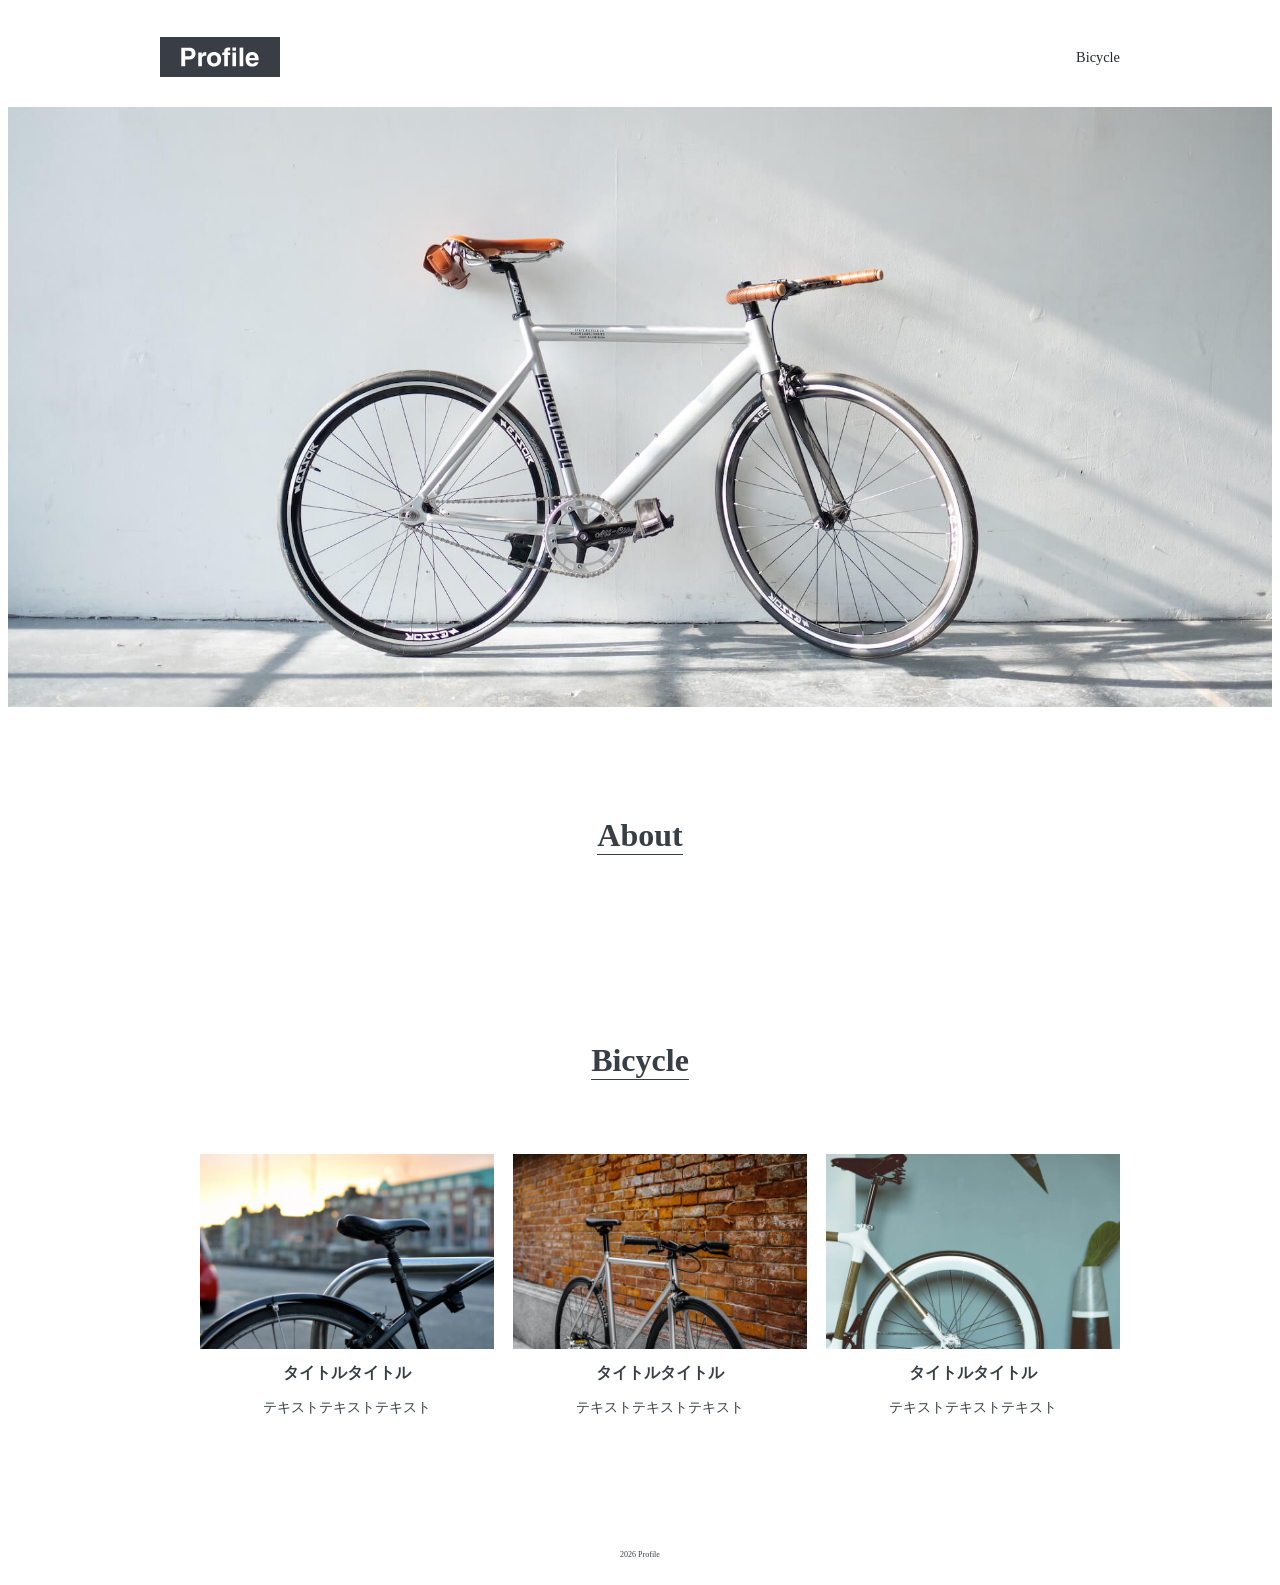
==== Develop/01_html_css/01_写経/写経_02/index.html @ 6803f1d7 "写経02" ====
<!doctype html>
<html lang="ja">
  <head>
    <meta charset="UTF-8" />
    <meta name="viewport" content="width=device-width, initial-scale=1.0" />
    <title>写経02</title>
    <link rel="stylesheet" href="style.css" />
  </head>
  <body>
    <header id="header" class="wrapper">
         <h1 class="site-title">
            <a href="index.html">
                <img src="images/logo.svg" alt="Profile">
            </a>
         </h1>
         <nav>
             <ul>
                  <li>
                     <a href="#about"><About/a>
                   </li>
                  <li>
                    <a href="#bicycle">Bicycle</a>
                  </li>
             </ul>
         </nav>
    </header>
    <main>
        <div id="mainvisual">
           <img src="images/mainvisual.jpg" alt="テキストテキストテキスト">
        </div>
        <section id="about" class="wrapper">
            <h2 class="section-title">About</h2>
            <div class="content"></div>
        </section>
        <section id="bicycle" class="wrapper">
            <h2 class="section-title">Bicycle</h2>
            <ul>
                <li>
                   <img src="images/bicycle1.jpg" alt="テキストテキストテキスト">
                    <h3 class="content-title">タイトルタイトル</h3>
                    <p>テキストテキストテキスト</p>
                </li>
                <li>
                    <img src="images/bicycle2.jpg" alt="テキストテキストテキスト">
                    <h3 class="content-title">タイトルタイトル</h3>
                    <p>テキストテキストテキスト</p>
                </li>
                <li>
                    <img src="images/bicycle3.jpg" alt="テキストテキストテキスト">
                    <h3 class="content-title">タイトルタイトル</h3>
                    <p>テキストテキストテキスト</p>
                </li>
            </ul>
        </section>
    </main>
    <footer id="footer">
        <p>2026 Profile</p>
    </footer>
  </body>
</html>
---- Develop/01_html_css/01_写経/写経_02/style.css ----
@charset "UTF-8";

html {
  font-size: 100%;
}
body {
  color: #383e45;
  font-size: 0.9rem;
}
a {
  text-decoration: none;
}
img {
  max-width: 100%;
}
li {
  list-style: none;
}
.site-title {
  width: 120px;
  line-height: 1px;
  padding: 10px 0;
}
.site-title a {
  display: block;
}
.section-title {
  display: inline-block;
  font-size: 2rem;
  margin-bottom: 60px;
  border-bottom: solid 1px #383e45;
}
.content-title {
  font-size: 1rem;
  margin: 10px 0;
}
.wrapper {
  max-width: 960px;
  margin: 0 auto 100px;
  padding: 0 4%;
  text-align: center;
}

/*-------------------------------------------
ヘッダー
-------------------------------------------*/
#header {
  display: flex;
  justify-content: space-between;
  align-items: center;
  margin: 0 auto;
}
#header ul {
  display: flex;
  padding: 10px 0;
}
#header li {
  margin-left: 30px;
}
#header li a {
  color: #24292e;
}
#header li a:hover {
  opacity: 0.7;
}

/*-------------------------------------------
Mainvisual
-------------------------------------------*/
#mainvisual {
  margin-bottom: 80px;
}
#mainvisual img {
  width: 100%;
  max-width: 1920px;
  height: 600px;
  object-fit: cover;
}

/*-------------------------------------------
About
-------------------------------------------*/
#about .content {
  display: flex;
  justify-content: center;
  align-items: center;
}
#about img {
  width: 100px;
  height: 100px;
  border-radius: 50%;
  margin-right: 30px;
}
#about .text {
  text-align: left;
}

/*-------------------------------------------
Bicycle
-------------------------------------------*/
#bicycle ul {
  display: flex;
  justify-content: space-between;
}
#bicycle li {
  width: 32%;
}

/*-------------------------------------------
footer
-------------------------------------------*/
#footer {
  font-size: 0.5rem;
  padding: 10px 0;
  text-align: center;
}

/*-------------------------------------------
SP
-------------------------------------------*/
@media screen and (max-width: 600px) {

  /*-------------------------------------------
  Mainvisual
  -------------------------------------------*/
  #mainvisual img {
    height: calc(100vh - 60px);
  }

  /*-------------------------------------------
  About
  -------------------------------------------*/
  #about .content {
    flex-direction: column;
  }
  #about img {
    margin-right: 0;
  }

  /*-------------------------------------------
  Bicycle
  -------------------------------------------*/
  #bicycle ul {
    flex-direction: column;
  }
  #bicycle li {
    width: 100%;
    margin-bottom: 30px;
  }
}
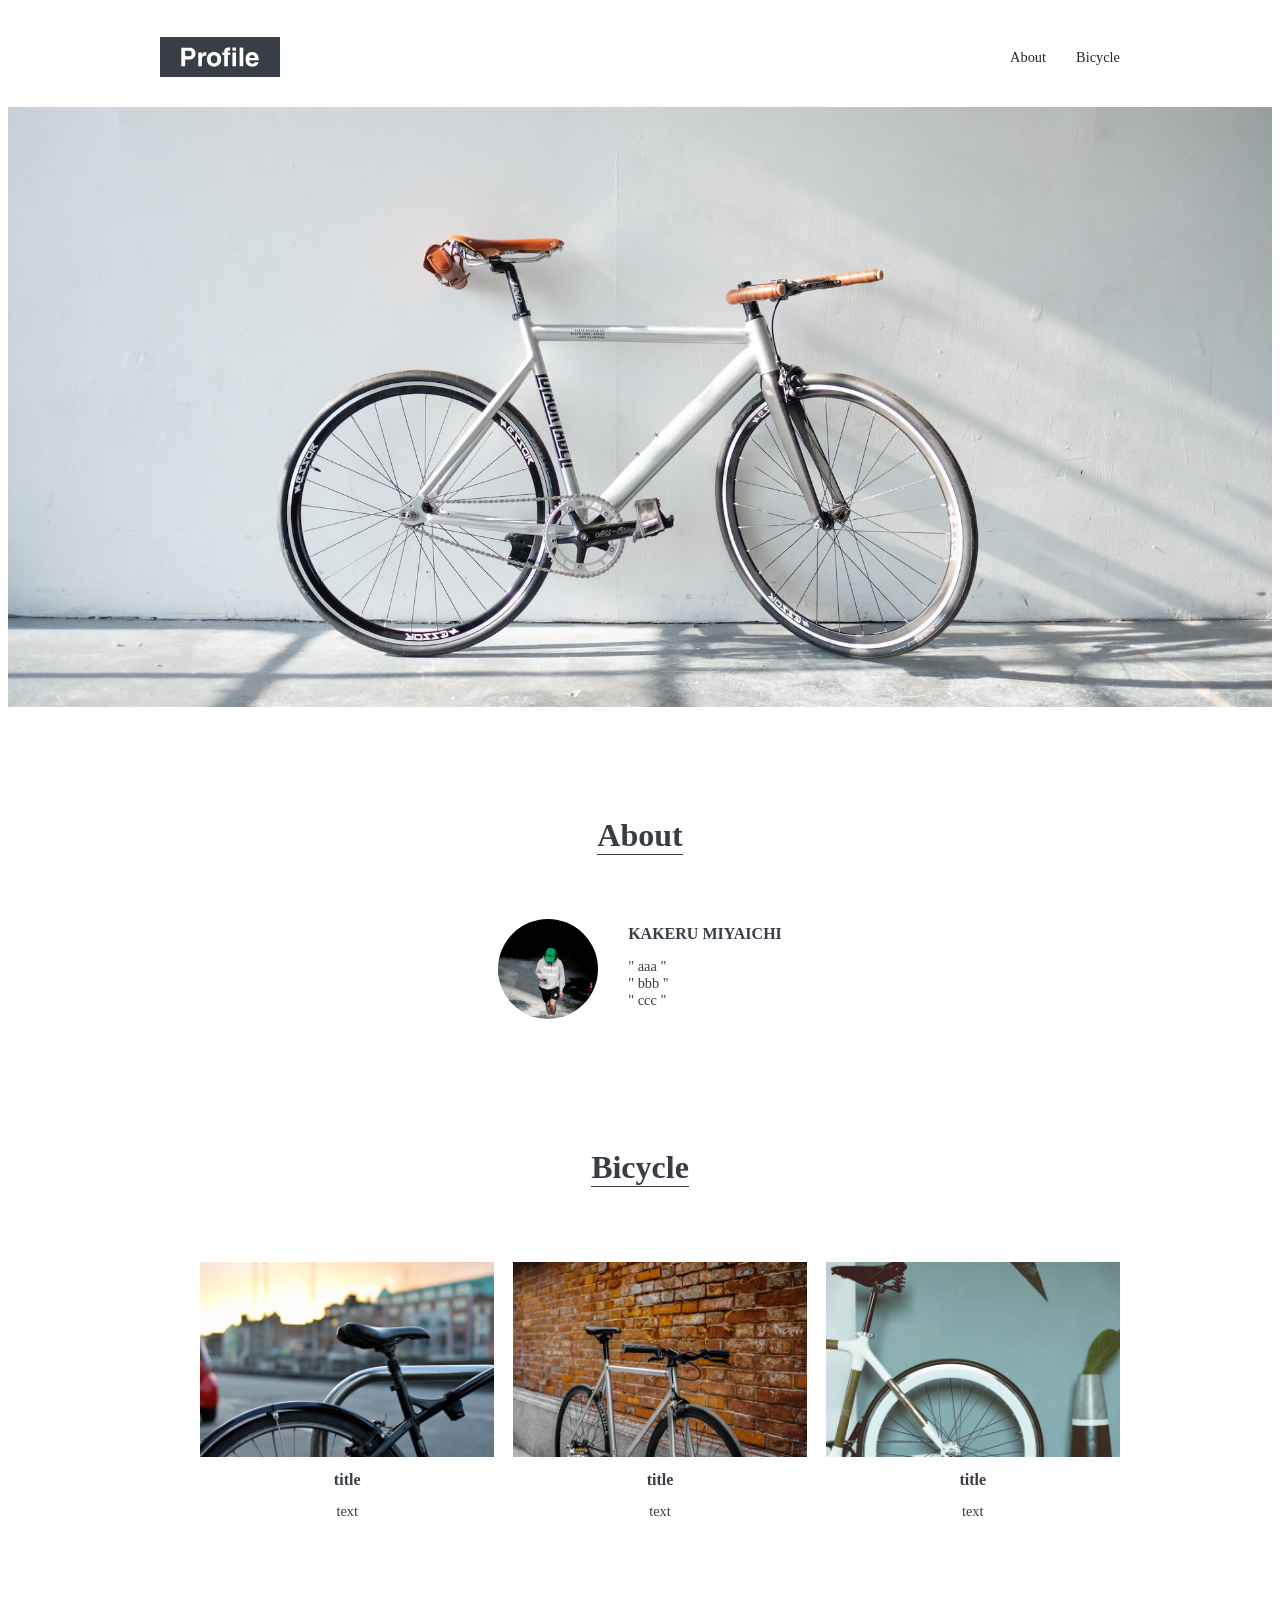
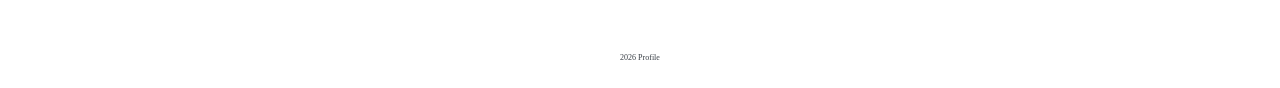
==== commit 203e3877: "02060312 22:32 写経02" ====
--- a/Develop/01_html_css/01_写経/写経_02/index.html
+++ b/Develop/01_html_css/01_写経/写経_02/index.html
@@ -8,53 +8,63 @@
   </head>
   <body>
     <header id="header" class="wrapper">
-         <h1 class="site-title">
-            <a href="index.html">
-                <img src="images/logo.svg" alt="Profile">
-            </a>
-         </h1>
-         <nav>
-             <ul>
-                  <li>
-                     <a href="#about"><About/a>
-                   </li>
-                  <li>
-                    <a href="#bicycle">Bicycle</a>
-                  </li>
-             </ul>
-         </nav>
+      <h1 class="site-title">
+        <a href="index.html">
+          <img src="images/logo.svg" alt="Profile" />
+        </a>
+      </h1>
+      <nav>
+        <ul>
+          <li>
+            <a href="#about">About</a>
+          </li>
+          <li>
+            <a href="#bicycle">Bicycle</a>
+          </li>
+        </ul>
+      </nav>
     </header>
     <main>
-        <div id="mainvisual">
-           <img src="images/mainvisual.jpg" alt="テキストテキストテキスト">
+      <div id="mainvisual">
+        <img src="images/mainvisual.jpg" alt="text">
+      </div>
+      <section id="about" class="wrapper">
+        <h2 class="section-title">About</h2>
+        <div class="content">
+          <img src="images/about.jpg" alt="text" />
+          <div class="text">
+            <h3 class="content-title">KAKERU MIYAICHI</h3>
+            <p>
+              " aaa " <br />
+              " bbb " <br />
+              " ccc " <br />
+            </p>
+          </div>
         </div>
-        <section id="about" class="wrapper">
-            <h2 class="section-title">About</h2>
-            <div class="content"></div>
-        </section>
-        <section id="bicycle" class="wrapper">
-            <h2 class="section-title">Bicycle</h2>
-            <ul>
-                <li>
-                   <img src="images/bicycle1.jpg" alt="テキストテキストテキスト">
-                    <h3 class="content-title">タイトルタイトル</h3>
-                    <p>テキストテキストテキスト</p>
-                </li>
-                <li>
-                    <img src="images/bicycle2.jpg" alt="テキストテキストテキスト">
-                    <h3 class="content-title">タイトルタイトル</h3>
-                    <p>テキストテキストテキスト</p>
-                </li>
-                <li>
-                    <img src="images/bicycle3.jpg" alt="テキストテキストテキスト">
-                    <h3 class="content-title">タイトルタイトル</h3>
-                    <p>テキストテキストテキスト</p>
-                </li>
-            </ul>
-        </section>
+      </section>
+      <section id="bicycle" class="wrapper">
+        <h2 class="section-title">Bicycle</h2>
+        <ul>
+          <li>
+            <img src="images/bicycle1.jpg" alt="text" />
+            <h3 class="content-title">title</h3>
+            <p>text</p>
+          </li>
+          <li>
+            <img src="images/bicycle2.jpg" alt="text" />
+            <h3 class="content-title">title</h3>
+            <p>text</p>
+          </li>
+          <li>
+            <img src="images/bicycle3.jpg" alt="text" />
+            <h3 class="content-title">title</h3>
+            <p>text</p>
+          </li>
+        </ul>
+      </section>
     </main>
     <footer id="footer">
-        <p>2026 Profile</p>
+      <p>2026 Profile</p>
     </footer>
   </body>
 </html>
--- a/Develop/01_html_css/01_写経/写経_02/style.css
+++ b/Develop/01_html_css/01_写経/写経_02/style.css
@@ -1,150 +1,150 @@
 @charset "UTF-8";
 
-html {
+html{
   font-size: 100%;
 }
-body {
+body{
   color: #383e45;
   font-size: 0.9rem;
 }
-a {
+a{
   text-decoration: none;
 }
-img {
+img{
   max-width: 100%;
 }
-li {
+li{
   list-style: none;
 }
-.site-title {
+.site-title{
   width: 120px;
   line-height: 1px;
   padding: 10px 0;
 }
-.site-title a {
+.site-title a{
   display: block;
 }
-.section-title {
+.section-title{
   display: inline-block;
   font-size: 2rem;
   margin-bottom: 60px;
   border-bottom: solid 1px #383e45;
 }
-.content-title {
+.content-title{
   font-size: 1rem;
   margin: 10px 0;
 }
-.wrapper {
+.wrapper{
   max-width: 960px;
   margin: 0 auto 100px;
   padding: 0 4%;
   text-align: center;
 }
-
 /*-------------------------------------------
 ヘッダー
 -------------------------------------------*/
-#header {
+#header{
   display: flex;
   justify-content: space-between;
   align-items: center;
   margin: 0 auto;
 }
-#header ul {
+#header ul{
   display: flex;
   padding: 10px 0;
 }
-#header li {
+#header li{
   margin-left: 30px;
 }
-#header li a {
+#header li a{
   color: #24292e;
 }
-#header li a:hover {
-  opacity: 0.7;
+#header li a :hover{
+  opacity: 0.7
 }
-
 /*-------------------------------------------
 Mainvisual
 -------------------------------------------*/
-#mainvisual {
+#mainvisual{
   margin-bottom: 80px;
 }
-#mainvisual img {
+#mainvisual img{
   width: 100%;
   max-width: 1920px;
   height: 600px;
   object-fit: cover;
 }
-
 /*-------------------------------------------
 About
 -------------------------------------------*/
-#about .content {
+#about .content{
   display: flex;
   justify-content: center;
   align-items: center;
 }
-#about img {
+#about img{
   width: 100px;
   height: 100px;
   border-radius: 50%;
   margin-right: 30px;
 }
-#about .text {
+#about .text{
   text-align: left;
 }
-
-/*-------------------------------------------
-Bicycle
--------------------------------------------*/
-#bicycle ul {
+#bicycle ul{
   display: flex;
-  justify-content: space-between;
+  justify-content: space-between;;
 }
-#bicycle li {
+#bicycle li{
   width: 32%;
 }
-
 /*-------------------------------------------
 footer
 -------------------------------------------*/
-#footer {
+#footer{
   font-size: 0.5rem;
   padding: 10px 0;
   text-align: center;
 }
-
 /*-------------------------------------------
 SP
 -------------------------------------------*/
-@media screen and (max-width: 600px) {
-
+@media screen and (max-width: 600px){
   /*-------------------------------------------
   Mainvisual
   -------------------------------------------*/
-  #mainvisual img {
+  #mainvisual img{
     height: calc(100vh - 60px);
   }
-
   /*-------------------------------------------
   About
   -------------------------------------------*/
-  #about .content {
-    flex-direction: column;
-  }
-  #about img {
-    margin-right: 0;
-  }
-
+#about .content{
+  flex-direction: column;
+}
+#about img{
+  margin-right: 0;
+}
   /*-------------------------------------------
   Bicycle
   -------------------------------------------*/
-  #bicycle ul {
+  #bicycle ul{
     flex-direction: column;
   }
-  #bicycle li {
+  #bicycle li{
     width: 100%;
     margin-bottom: 30px;
   }
 }
+
+
+
+
+
+
+
+
+
+
+
+
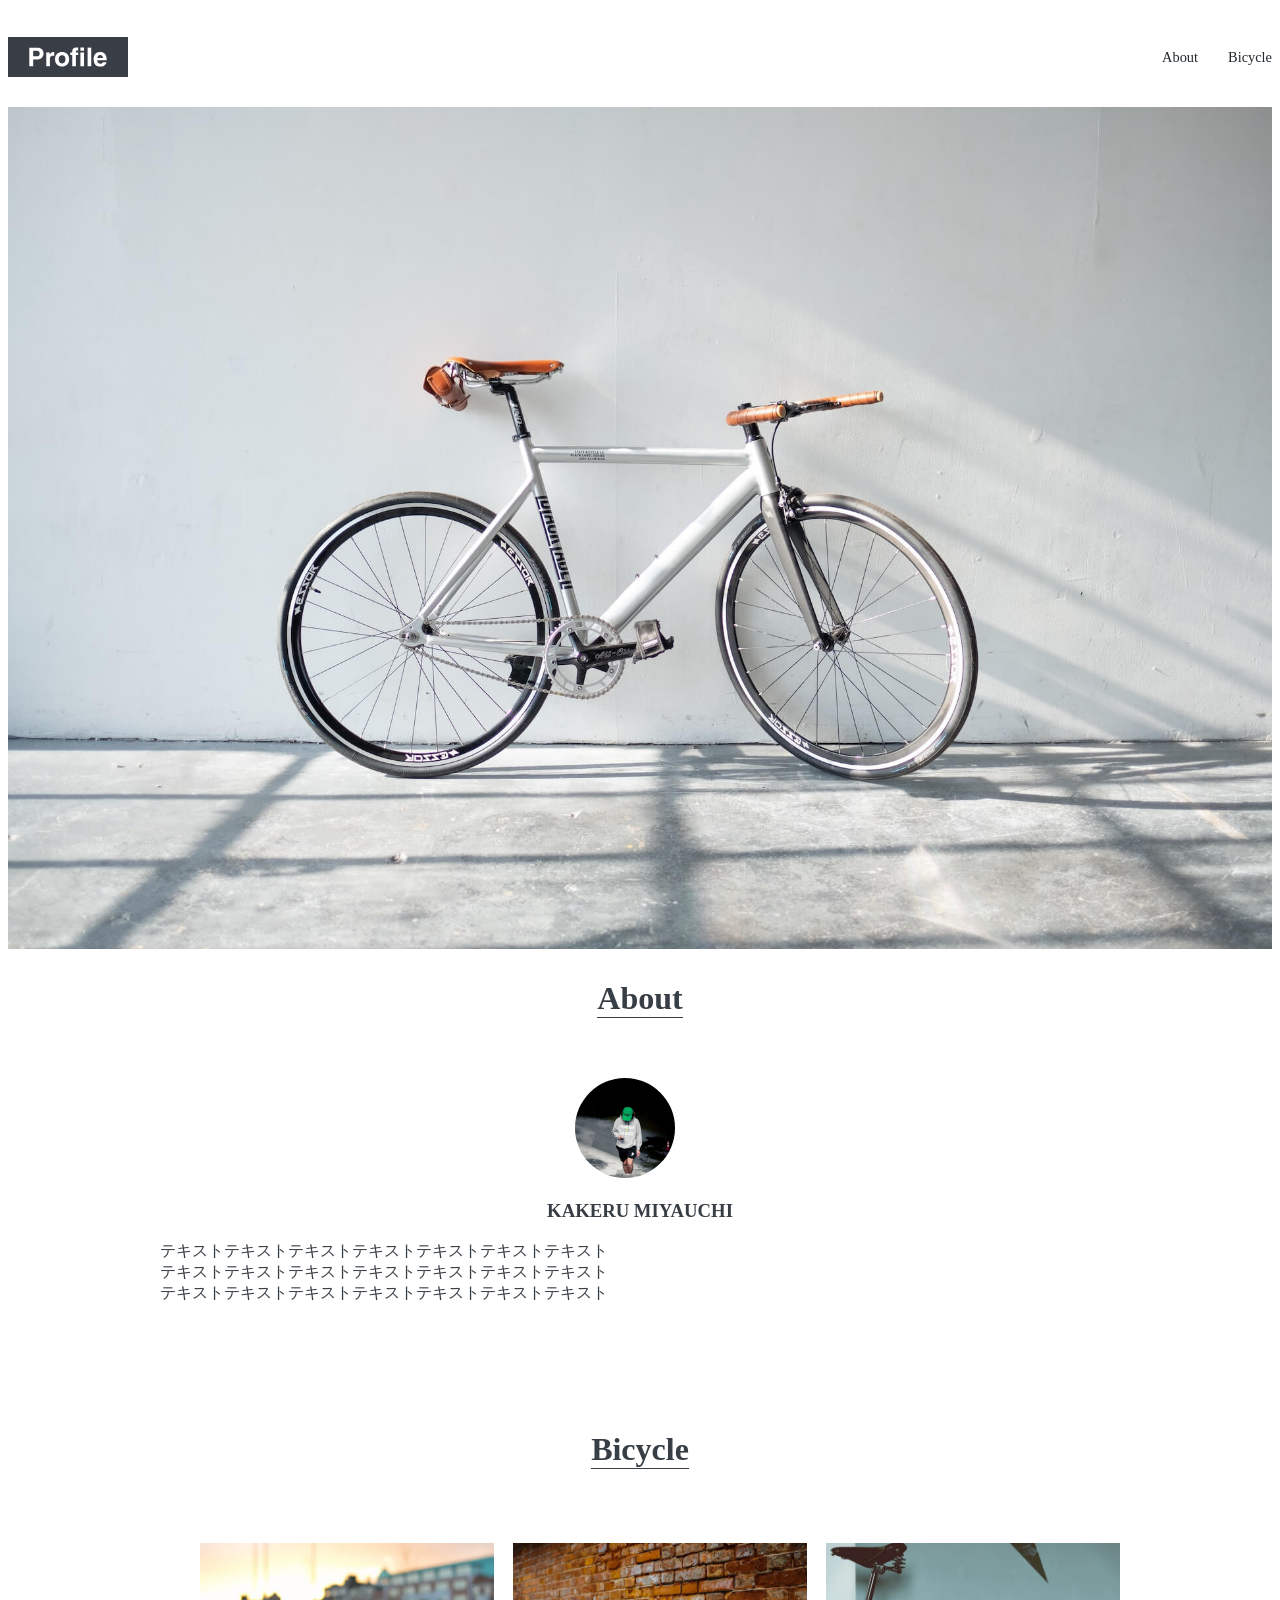
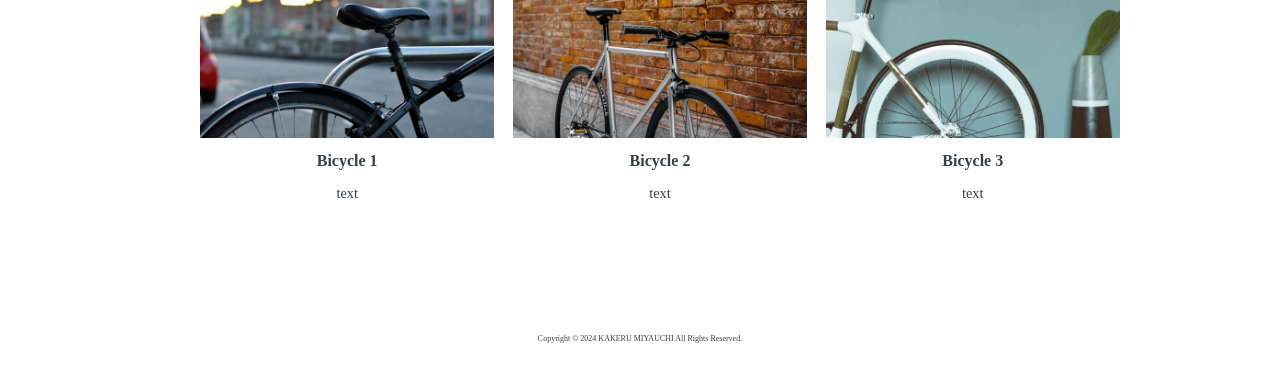
==== commit dff35c5d: "写経 模写関連のファイルをまとめてプッシュ" ====
--- a/Develop/01_html_css/01_写経/写経_02/index.html
+++ b/Develop/01_html_css/01_写経/写経_02/index.html
@@ -3,14 +3,14 @@
   <head>
     <meta charset="UTF-8" />
     <meta name="viewport" content="width=device-width, initial-scale=1.0" />
-    <title>写経02</title>
     <link rel="stylesheet" href="style.css" />
+    <title>Document</title>
   </head>
   <body>
-    <header id="header" class="wrapper">
+    <header id="header">
       <h1 class="site-title">
         <a href="index.html">
-          <img src="images/logo.svg" alt="Profile" />
+          <img src="images/logo.svg" alt="" />
         </a>
       </h1>
       <nav>
@@ -24,20 +24,20 @@
         </ul>
       </nav>
     </header>
+    <div class="mainvisual">
+      <img src="images/mainvisual.jpg" alt="" />
+    </div>
     <main>
-      <div id="mainvisual">
-        <img src="images/mainvisual.jpg" alt="text">
-      </div>
       <section id="about" class="wrapper">
         <h2 class="section-title">About</h2>
-        <div class="content">
-          <img src="images/about.jpg" alt="text" />
-          <div class="text">
-            <h3 class="content-title">KAKERU MIYAICHI</h3>
-            <p>
-              " aaa " <br />
-              " bbb " <br />
-              " ccc " <br />
+        <div class="profile">
+          <img src="images/about.jpg" alt="About" />
+          <div class="content-title">
+            <h3>KAKERU MIYAUCHI</h3>
+            <p class="text">
+              テキストテキストテキストテキストテキストテキストテキスト <br />
+              テキストテキストテキストテキストテキストテキストテキスト <br />
+              テキストテキストテキストテキストテキストテキストテキスト
             </p>
           </div>
         </div>
@@ -46,25 +46,27 @@
         <h2 class="section-title">Bicycle</h2>
         <ul>
           <li>
-            <img src="images/bicycle1.jpg" alt="text" />
-            <h3 class="content-title">title</h3>
-            <p>text</p>
+            <img src="images/bicycle1.jpg" alt="" />
+            <h3 class="content-title">Bicycle 1</h3>
+            <p class="text">text</p>
           </li>
           <li>
-            <img src="images/bicycle2.jpg" alt="text" />
-            <h3 class="content-title">title</h3>
-            <p>text</p>
+            <img src="images/bicycle2.jpg" alt="" />
+            <h3 class="content-title">Bicycle 2</h3>
+            <p class="text">text</p>
           </li>
           <li>
-            <img src="images/bicycle3.jpg" alt="text" />
-            <h3 class="content-title">title</h3>
-            <p>text</p>
+            <img src="images/bicycle3.jpg" alt="" />
+            <h3 class="content-title">Bicycle 3</h3>
+            <p class="text">text</p>
           </li>
         </ul>
       </section>
     </main>
     <footer id="footer">
-      <p>2026 Profile</p>
+      <p class="copyright">
+        Copyright © 2024 KAKERU MIYAUCHI All Rights Reserved.
+      </p>
     </footer>
   </body>
 </html>
